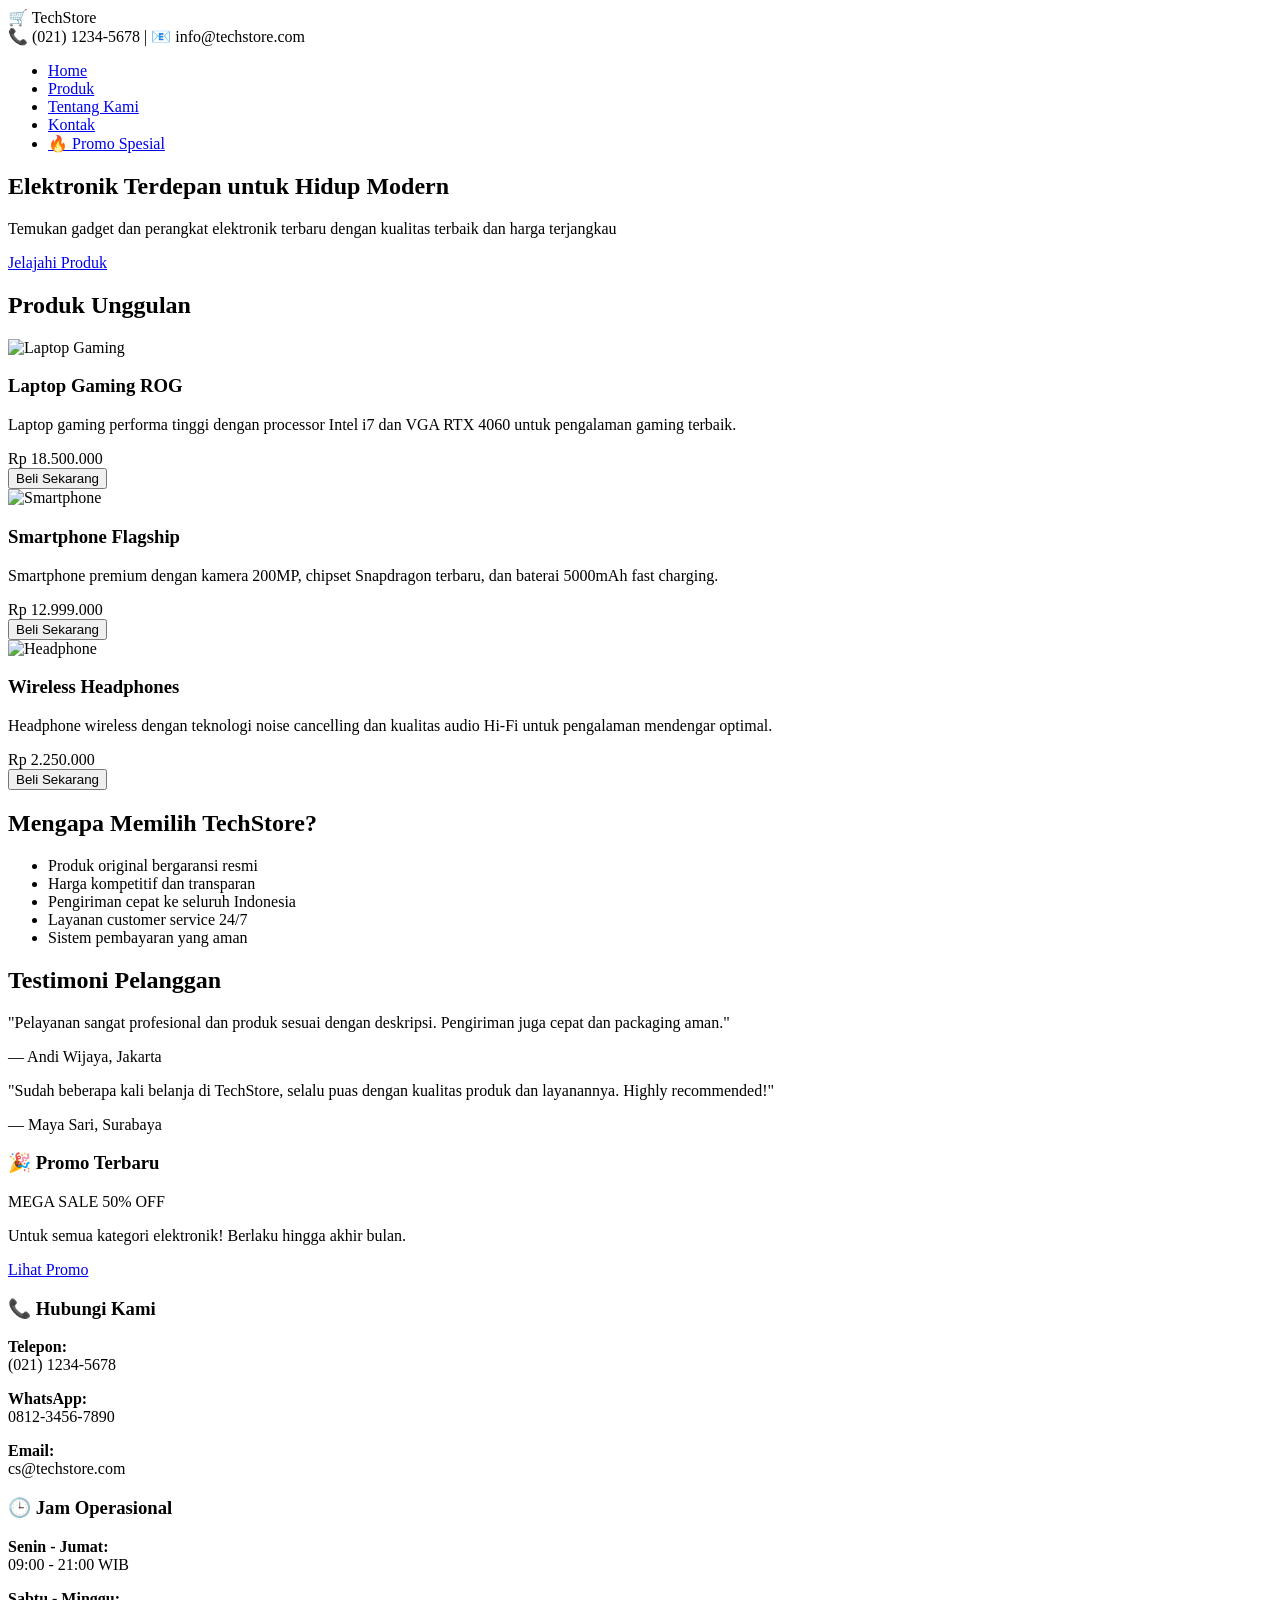
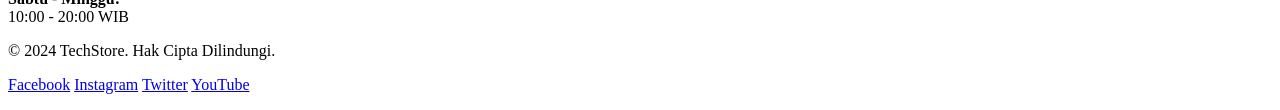
==== webtechstore/index.html @ ebabb1c1 "docs:menambahkan folder webtechstore" ====
<!DOCTYPE html>
<html lang="id">
<head>
   <meta charset="UTF-8">
   <meta name="viewport" content="width=device-width, initial-scale=1.0">
   <title>TechStore - Toko Elektronik Online Terpercaya</title>
   <link rel="stylesheet" href="/css/style.css">
</head>
<body>
   <header class="header">
       <div class="container">
           <div class="logo">🛒 TechStore</div>
           <div class="contact-info">
               📞 (021) 1234-5678 | 📧 info@techstore.com
           </div>
       </div>
   </header>


   <nav class="navbar">
       <div class="container">
           <ul>
               <li><a href="#home">Home</a></li>
               <li><a href="#produk">Produk</a></li>
               <li><a href="#tentang">Tentang Kami</a></li>
               <li><a href="#kontak">Kontak</a></li>
               <li><a href="#promo" class="promo">🔥 Promo Spesial</a></li>
           </ul>
       </div>
   </nav>


   <div class="container">
       <div class="main-content">
           <main class="content">
               <section class="hero">
                   <h1>Elektronik Terdepan untuk Hidup Modern</h1>
                   <p>Temukan gadget dan perangkat elektronik terbaru dengan kualitas terbaik dan harga terjangkau</p>
                   <a href="#produk" class="btn">Jelajahi Produk</a>
               </section>


               <section class="products-section">
                   <h2>Produk Unggulan</h2>
                  
                   <div class="products-grid">
                       <article class="product-card clearfix">
                           <img src="https://via.placeholder.com/120x120/3498db/ffffff?text=💻" alt="Laptop Gaming" class="product-image">
                           <h3>Laptop Gaming ROG</h3>
                           <p>Laptop gaming performa tinggi dengan processor Intel i7 dan VGA RTX 4060 untuk pengalaman gaming terbaik.</p>
                           <div class="price">Rp 18.500.000</div>
                           <button class="btn btn-success">Beli Sekarang</button>
                       </article>


                       <article class="product-card clearfix">
                           <img src="https://via.placeholder.com/120x120/27ae60/ffffff?text=📱" alt="Smartphone" class="product-image">
                           <h3>Smartphone Flagship</h3>
                           <p>Smartphone premium dengan kamera 200MP, chipset Snapdragon terbaru, dan baterai 5000mAh fast charging.</p>
                           <div class="price">Rp 12.999.000</div>
                           <button class="btn btn-success">Beli Sekarang</button>
                       </article>


                       <article class="product-card clearfix">
                           <img src="https://via.placeholder.com/120x120/e74c3c/ffffff?text=🎧" alt="Headphone" class="product-image">
                           <h3>Wireless Headphones</h3>
                           <p>Headphone wireless dengan teknologi noise cancelling dan kualitas audio Hi-Fi untuk pengalaman mendengar optimal.</p>
                           <div class="price">Rp 2.250.000</div>
                           <button class="btn btn-success">Beli Sekarang</button>
                       </article>
                   </div>
               </section>


               <section class="features">
                   <h2>Mengapa Memilih TechStore?</h2>
                   <ul>
                       <li>Produk original bergaransi resmi</li>
                       <li>Harga kompetitif dan transparan</li>
                       <li>Pengiriman cepat ke seluruh Indonesia</li>
                       <li>Layanan customer service 24/7</li>
                       <li>Sistem pembayaran yang aman</li>
                   </ul>
               </section>


               <section class="testimonials">
                   <h2>Testimoni Pelanggan</h2>
                  
                   <div class="testimonial">
                       <p>"Pelayanan sangat profesional dan produk sesuai dengan deskripsi. Pengiriman juga cepat dan packaging aman."</p>
                       <div class="author">— Andi Wijaya, Jakarta</div>
                   </div>
                  
                   <div class="testimonial">
                       <p>"Sudah beberapa kali belanja di TechStore, selalu puas dengan kualitas produk dan layanannya. Highly recommended!"</p>
                       <div class="author">— Maya Sari, Surabaya</div>
                   </div>
               </section>
           </main>


           <aside class="sidebar">
               <div class="sidebar-section">
                   <h3>🎉 Promo Terbaru</h3>
                   <p class="promo-text">MEGA SALE 50% OFF</p>
                   <p>Untuk semua kategori elektronik! Berlaku hingga akhir bulan.</p>
                   <a href="#promo" class="btn">Lihat Promo</a>
               </div>


               <div class="sidebar-section">
                   <h3>📞 Hubungi Kami</h3>
                   <p><strong>Telepon:</strong><br>(021) 1234-5678</p>
                   <p><strong>WhatsApp:</strong><br>0812-3456-7890</p>
                   <p><strong>Email:</strong><br>cs@techstore.com</p>
               </div>


               <div class="sidebar-section">
                   <h3>🕒 Jam Operasional</h3>
                   <p><strong>Senin - Jumat:</strong><br>09:00 - 21:00 WIB</p>
                   <p><strong>Sabtu - Minggu:</strong><br>10:00 - 20:00 WIB</p>
               </div>
           </aside>
       </div>
   </div>


   <footer class="footer">
       <div class="container">
           <p>&copy; 2024 TechStore. Hak Cipta Dilindungi.</p>
           <p>
               <a href="#">Facebook</a>
               <a href="#">Instagram</a>
               <a href="#">Twitter</a>
               <a href="#">YouTube</a>
           </p>
       </div>
   </footer>


   <script>
       // Smooth scrolling untuk navigation links
       document.querySelectorAll('a[href^="#"]').forEach(anchor => {
           anchor.addEventListener('click', function (e) {
               e.preventDefault();
               const target = document.querySelector(this.getAttribute('href'));
               if (target) {
                   target.scrollIntoView({
                       behavior: 'smooth'
                   });
               }
           });
       });


       // Alert untuk tombol beli
       document.querySelectorAll('.btn-success').forEach(button => {
           button.addEventListener('click', function() {
               alert('Terima kasih! Fitur keranjang belanja akan segera hadir.');
           });
       });


       // Simple animation on scroll
       window.addEventListener('scroll', function() {
           const scrolled = window.pageYOffset;
           const parallax = document.querySelector('.hero');
           if (parallax) {
               const speed = scrolled * 0.5;
               parallax.style.transform = `translateY(${speed}px)`;
           }
       });
   </script>
</body>
</html>
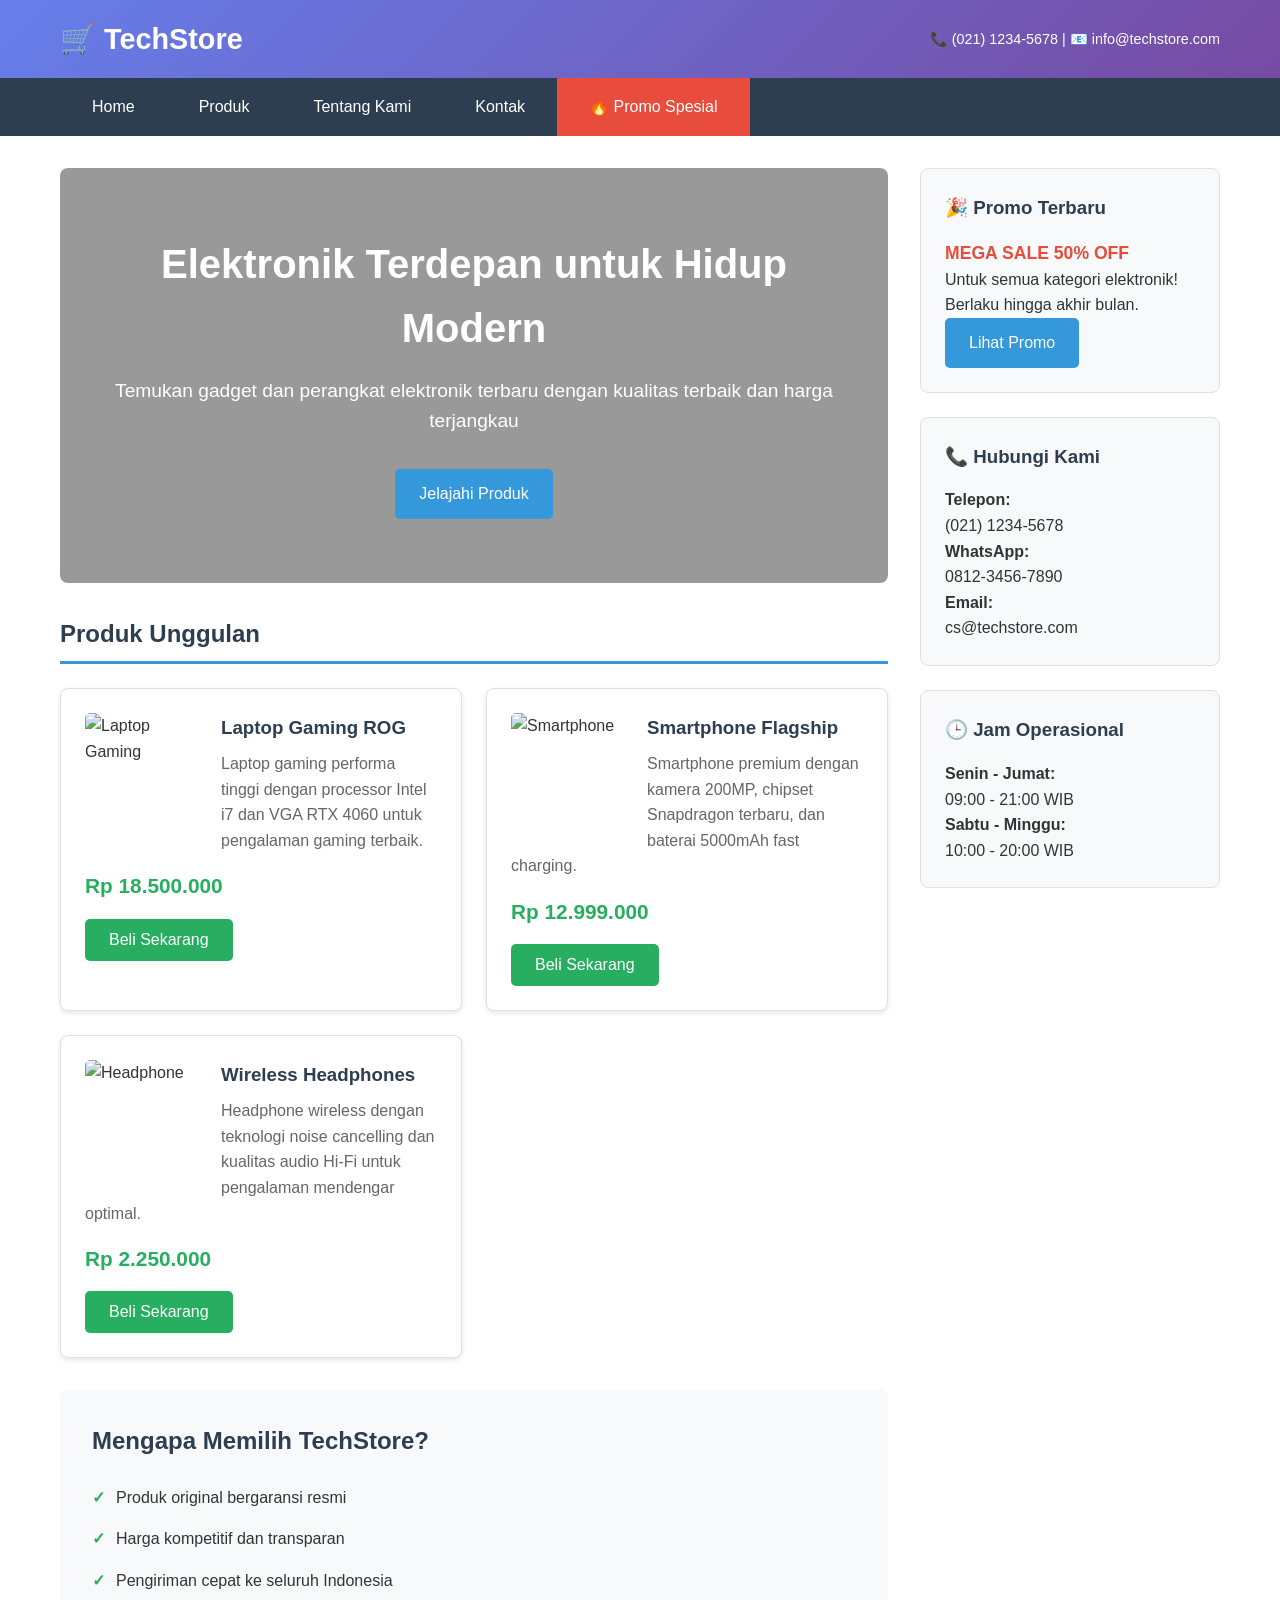
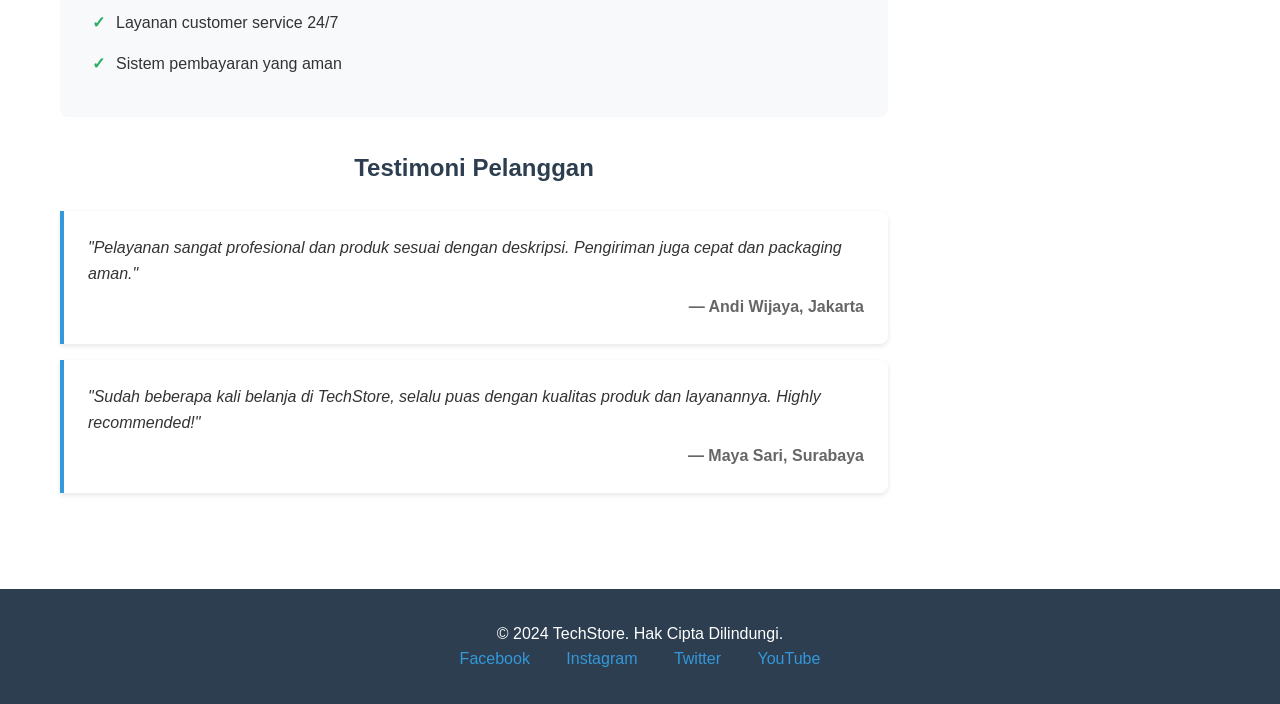
==== commit 8663c3be: "fix:bug web nama link eksternal css" ====
--- a/webtechstore/index.html
+++ b/webtechstore/index.html
@@ -4,7 +4,7 @@
    <meta charset="UTF-8">
    <meta name="viewport" content="width=device-width, initial-scale=1.0">
    <title>TechStore - Toko Elektronik Online Terpercaya</title>
-   <link rel="stylesheet" href="/css/style.css">
+   <link rel="stylesheet" href="/webtechstore/style.css">
 </head>
 <body>
    <header class="header">
--- a/webtechstore/style.css
+++ b/webtechstore/style.css
@@ -0,0 +1,398 @@
+* {
+    margin: 0;
+    padding: 0;
+    box-sizing: border-box;
+}
+
+
+body {
+    font-family: 'Segoe UI', Tahoma, Geneva, Verdana, sans-serif;
+    line-height: 1.6;
+    color: #333;
+}
+
+
+.container {
+    max-width: 1200px;
+    margin: 0 auto;
+    padding: 0 20px;
+}
+
+
+/* Header */
+.header {
+    background: linear-gradient(135deg, #667eea 0%, #764ba2 100%);
+    color: white;
+    padding: 1rem 0;
+    box-shadow: 0 2px 10px rgba(0, 0, 0, 0.1);
+}
+
+
+.header .container {
+    display: flex;
+    justify-content: space-between;
+    align-items: center;
+}
+
+
+.logo {
+    font-size: 1.8rem;
+    font-weight: bold;
+}
+
+
+.contact-info {
+    font-size: 0.9rem;
+}
+
+
+/* Navigation */
+.navbar {
+    background-color: #2c3e50;
+    padding: 0;
+}
+
+
+.navbar ul {
+    list-style: none;
+    display: flex;
+}
+
+
+.navbar li a {
+    display: block;
+    color: white;
+    padding: 1rem 2rem;
+    text-decoration: none;
+    transition: background-color 0.3s;
+}
+
+
+.navbar li a:hover {
+    background-color: #34495e;
+}
+
+
+.navbar .promo {
+    background-color: #e74c3c;
+    animation: pulse 2s infinite;
+}
+
+
+@keyframes pulse {
+    0% {
+        transform: scale(1);
+    }
+
+
+    50% {
+        transform: scale(1.05);
+    }
+
+
+    100% {
+        transform: scale(1);
+    }
+}
+
+
+/* Main Content */
+.main-content {
+    display: grid;
+    grid-template-columns: 1fr 300px;
+    gap: 2rem;
+    padding: 2rem 0;
+}
+
+
+.content {
+    background: white;
+}
+
+
+.hero {
+    background: linear-gradient(rgba(0, 0, 0, 0.4), rgba(0, 0, 0, 0.4)),
+        url('https://via.placeholder.com/1200x400/4A90E2/ffffff?text=Hero+Banner');
+    background-size: cover;
+    background-position: center;
+    color: white;
+    text-align: center;
+    padding: 4rem 2rem;
+    margin-bottom: 2rem;
+    border-radius: 8px;
+}
+
+
+.hero h1 {
+    font-size: 2.5rem;
+    margin-bottom: 1rem;
+}
+
+
+.hero p {
+    font-size: 1.2rem;
+    margin-bottom: 2rem;
+}
+
+
+.btn {
+    display: inline-block;
+    background-color: #3498db;
+    color: white;
+    padding: 12px 24px;
+    text-decoration: none;
+    border-radius: 5px;
+    border: none;
+    cursor: pointer;
+    font-size: 1rem;
+    transition: background-color 0.3s;
+}
+
+
+.btn:hover {
+    background-color: #2980b9;
+}
+
+
+.btn-success {
+    background-color: #27ae60;
+}
+
+
+.btn-success:hover {
+    background-color: #229954;
+}
+
+
+/* Products */
+.products-section h2 {
+    color: #2c3e50;
+    margin-bottom: 1.5rem;
+    padding-bottom: 0.5rem;
+    border-bottom: 3px solid #3498db;
+}
+
+
+.products-grid {
+    display: grid;
+    grid-template-columns: repeat(auto-fit, minmax(300px, 1fr));
+    gap: 1.5rem;
+    margin-bottom: 2rem;
+}
+
+
+.product-card {
+    border: 1px solid #e0e0e0;
+    border-radius: 8px;
+    padding: 1.5rem;
+    background: white;
+    box-shadow: 0 2px 5px rgba(0, 0, 0, 0.1);
+    transition: transform 0.3s, box-shadow 0.3s;
+}
+
+
+.product-card:hover {
+    transform: translateY(-5px);
+    box-shadow: 0 5px 15px rgba(0, 0, 0, 0.2);
+}
+
+
+.product-image {
+    width: 120px;
+    height: 120px;
+    float: left;
+    margin-right: 1rem;
+    margin-bottom: 1rem;
+    border-radius: 5px;
+}
+
+
+.product-card h3 {
+    color: #2c3e50;
+    margin-bottom: 0.5rem;
+}
+
+
+.product-card p {
+    margin-bottom: 1rem;
+    color: #666;
+}
+
+
+.price {
+    font-size: 1.3rem;
+    color: #27ae60;
+    font-weight: bold;
+    margin-bottom: 1rem;
+}
+
+
+.clearfix::after {
+    content: "";
+    display: table;
+    clear: both;
+}
+
+
+/* Features */
+.features {
+    background-color: #f8f9fa;
+    padding: 2rem;
+    border-radius: 8px;
+    margin: 2rem 0;
+}
+
+
+.features h2 {
+    color: #2c3e50;
+    margin-bottom: 1rem;
+}
+
+
+.features ul {
+    list-style-type: none;
+}
+
+
+.features li {
+    padding: 0.5rem 0;
+    position: relative;
+    padding-left: 1.5rem;
+}
+
+
+.features li::before {
+    content: "✓";
+    color: #27ae60;
+    font-weight: bold;
+    position: absolute;
+    left: 0;
+}
+
+
+/* Testimonials */
+.testimonials {
+    margin: 2rem 0;
+}
+
+
+.testimonials h2 {
+    text-align: center;
+    color: #2c3e50;
+    margin-bottom: 1.5rem;
+}
+
+
+.testimonial {
+    background-color: #fff;
+    padding: 1.5rem;
+    margin-bottom: 1rem;
+    border-left: 4px solid #3498db;
+    box-shadow: 0 2px 5px rgba(0, 0, 0, 0.1);
+    border-radius: 0 8px 8px 0;
+}
+
+
+.testimonial p {
+    font-style: italic;
+    margin-bottom: 0.5rem;
+}
+
+
+.testimonial .author {
+    text-align: right;
+    color: #666;
+    font-weight: bold;
+}
+
+
+/* Sidebar */
+.sidebar {
+    background-color: #fff;
+}
+
+
+.sidebar-section {
+    background-color: #f8f9fa;
+    padding: 1.5rem;
+    margin-bottom: 1.5rem;
+    border-radius: 8px;
+    border: 1px solid #e0e0e0;
+}
+
+
+.sidebar-section h3 {
+    color: #2c3e50;
+    margin-bottom: 1rem;
+}
+
+
+.promo-text {
+    color: #e74c3c;
+    font-weight: bold;
+    font-size: 1.1rem;
+}
+
+
+/* Footer */
+.footer {
+    background-color: #2c3e50;
+    color: white;
+    text-align: center;
+    padding: 2rem 0;
+    margin-top: 2rem;
+}
+
+
+.footer a {
+    color: #3498db;
+    text-decoration: none;
+    margin: 0 1rem;
+}
+
+
+.footer a:hover {
+    color: #5dade2;
+}
+
+
+/* Responsive */
+@media (max-width: 768px) {
+    .main-content {
+        grid-template-columns: 1fr;
+    }
+
+
+    .header .container {
+        flex-direction: column;
+        gap: 1rem;
+    }
+
+
+    .navbar ul {
+        flex-wrap: wrap;
+        justify-content: center;
+    }
+
+
+    .navbar li a {
+        padding: 0.5rem 1rem;
+    }
+
+
+    .hero h1 {
+        font-size: 2rem;
+    }
+
+
+    .products-grid {
+        grid-template-columns: 1fr;
+    }
+
+
+    .product-image {
+        float: none;
+        display: block;
+        margin: 0 auto 1rem;
+    }
+}
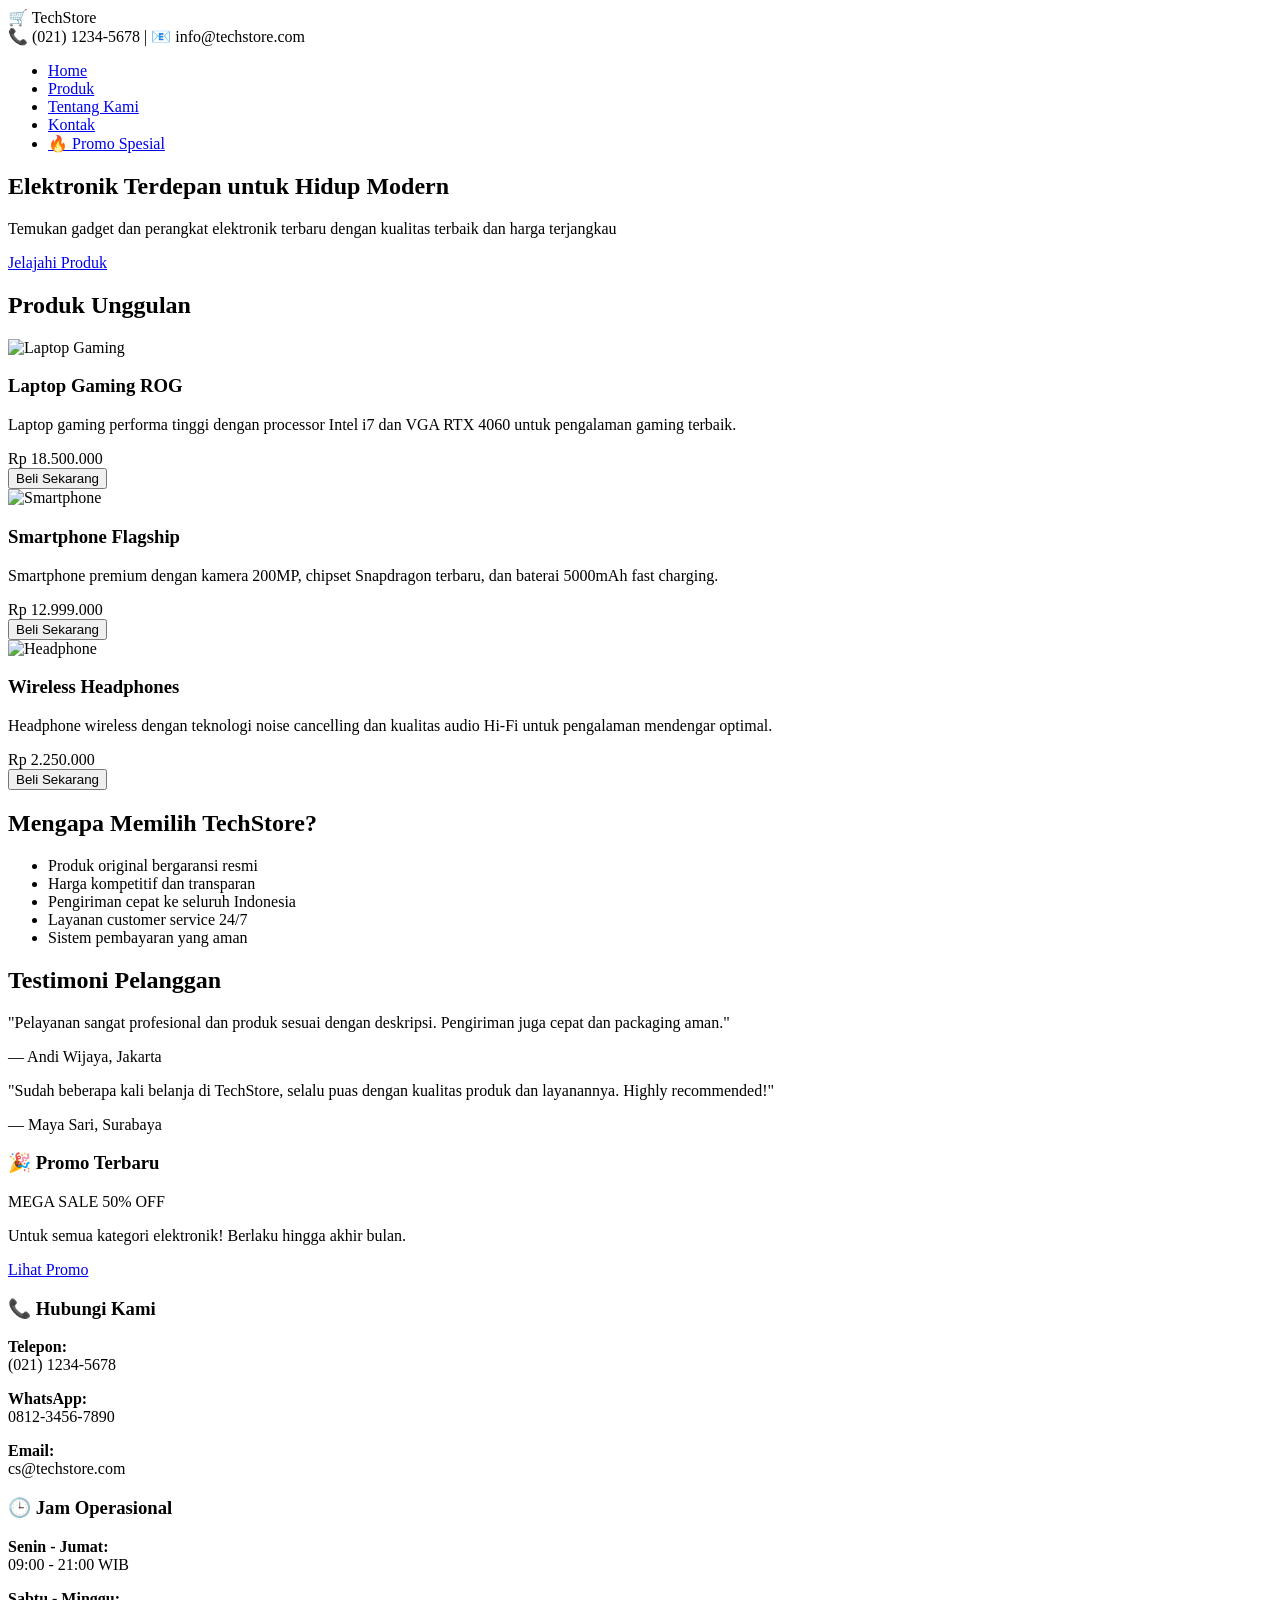
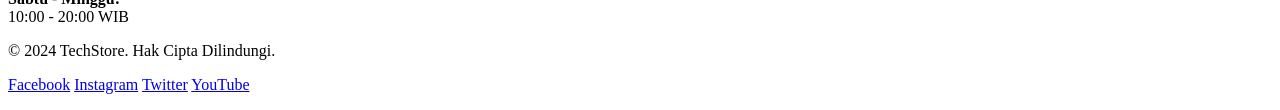
==== commit a3b976f4: "Merge branch 'hotfix-cleanup' into hotfix" ====
--- a/webtechstore/index.html
+++ b/webtechstore/index.html
@@ -4,7 +4,7 @@
    <meta charset="UTF-8">
    <meta name="viewport" content="width=device-width, initial-scale=1.0">
    <title>TechStore - Toko Elektronik Online Terpercaya</title>
-   <link rel="stylesheet" href="/webtechstore/style.css">
+   <link rel="stylesheet" href="/css/style.css">
 </head>
 <body>
    <header class="header">
@@ -45,7 +45,7 @@
                   
                    <div class="products-grid">
                        <article class="product-card clearfix">
-                           <img src="https://via.placeholder.com/120x120/3498db/ffffff?text=💻" alt="Laptop Gaming" class="product-image">
+                           <img src="image.webp" alt="Laptop Gaming" class="product-image">
                            <h3>Laptop Gaming ROG</h3>
                            <p>Laptop gaming performa tinggi dengan processor Intel i7 dan VGA RTX 4060 untuk pengalaman gaming terbaik.</p>
                            <div class="price">Rp 18.500.000</div>
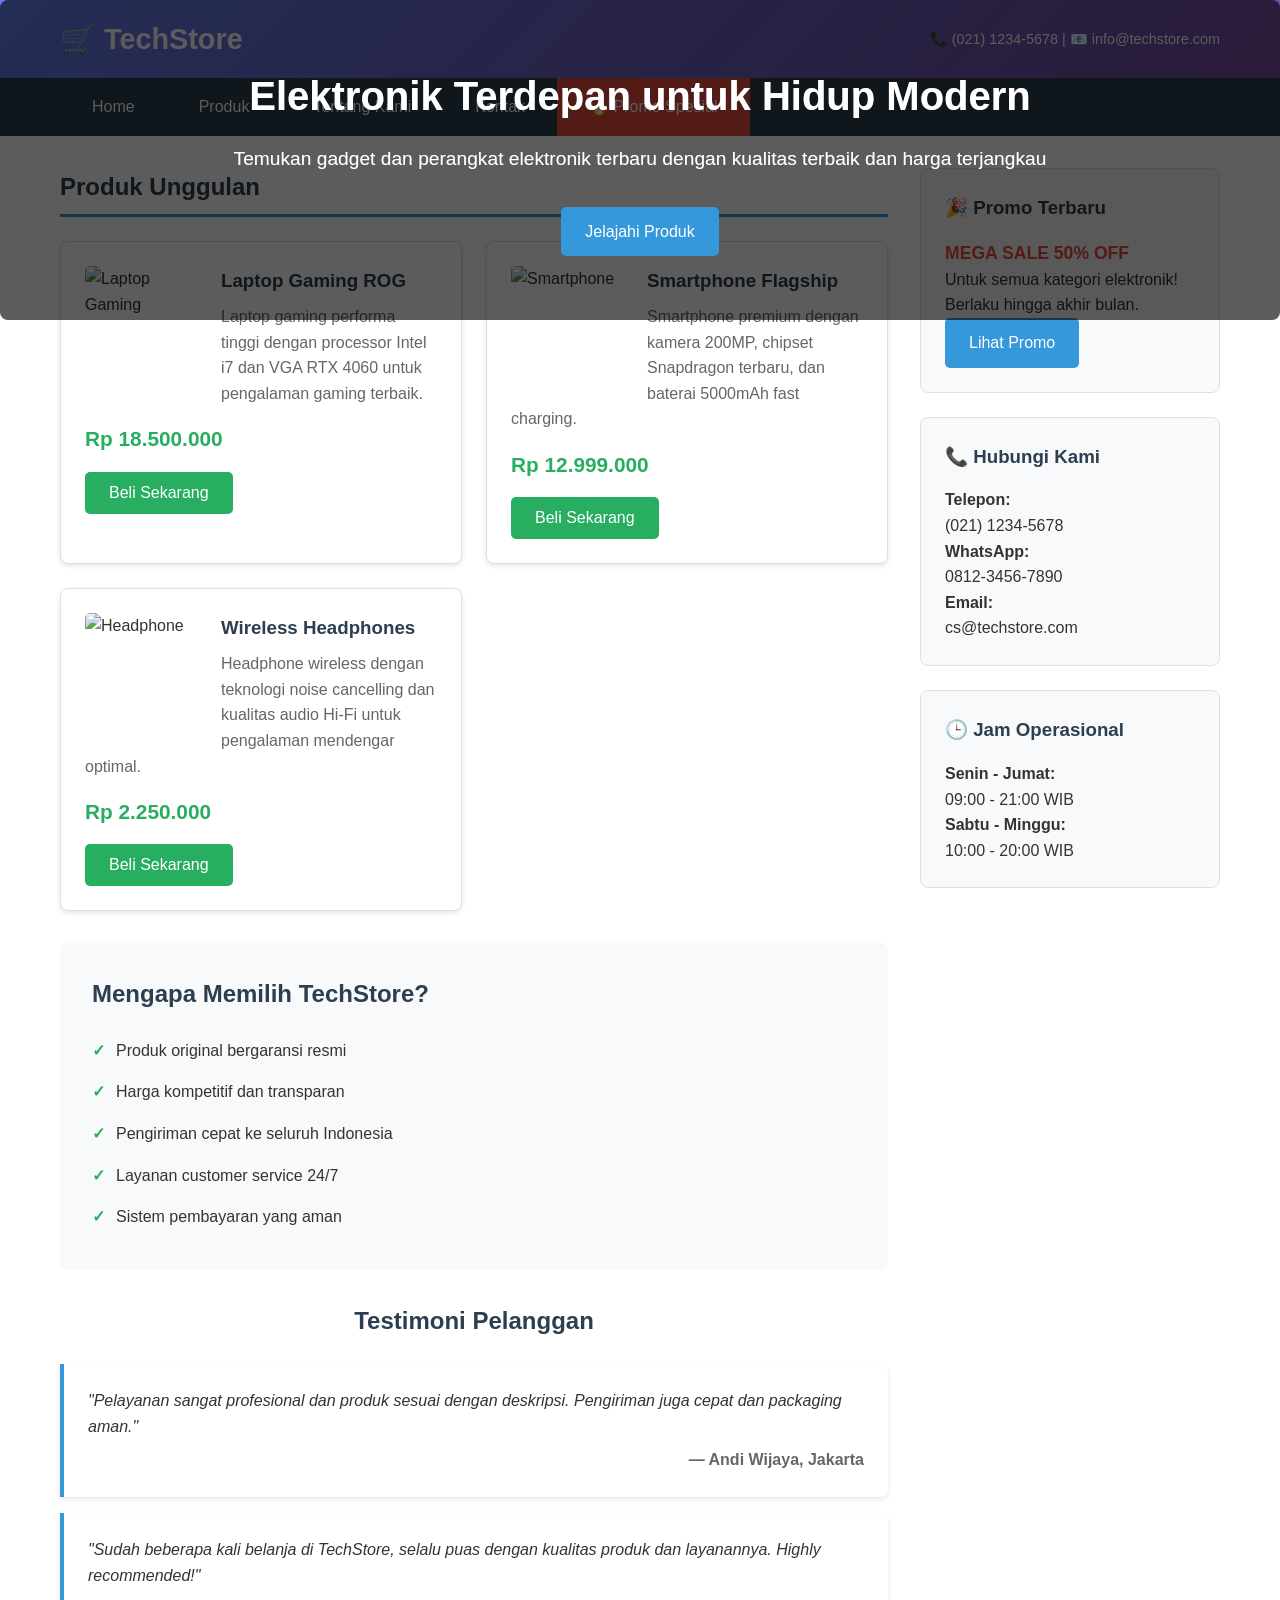
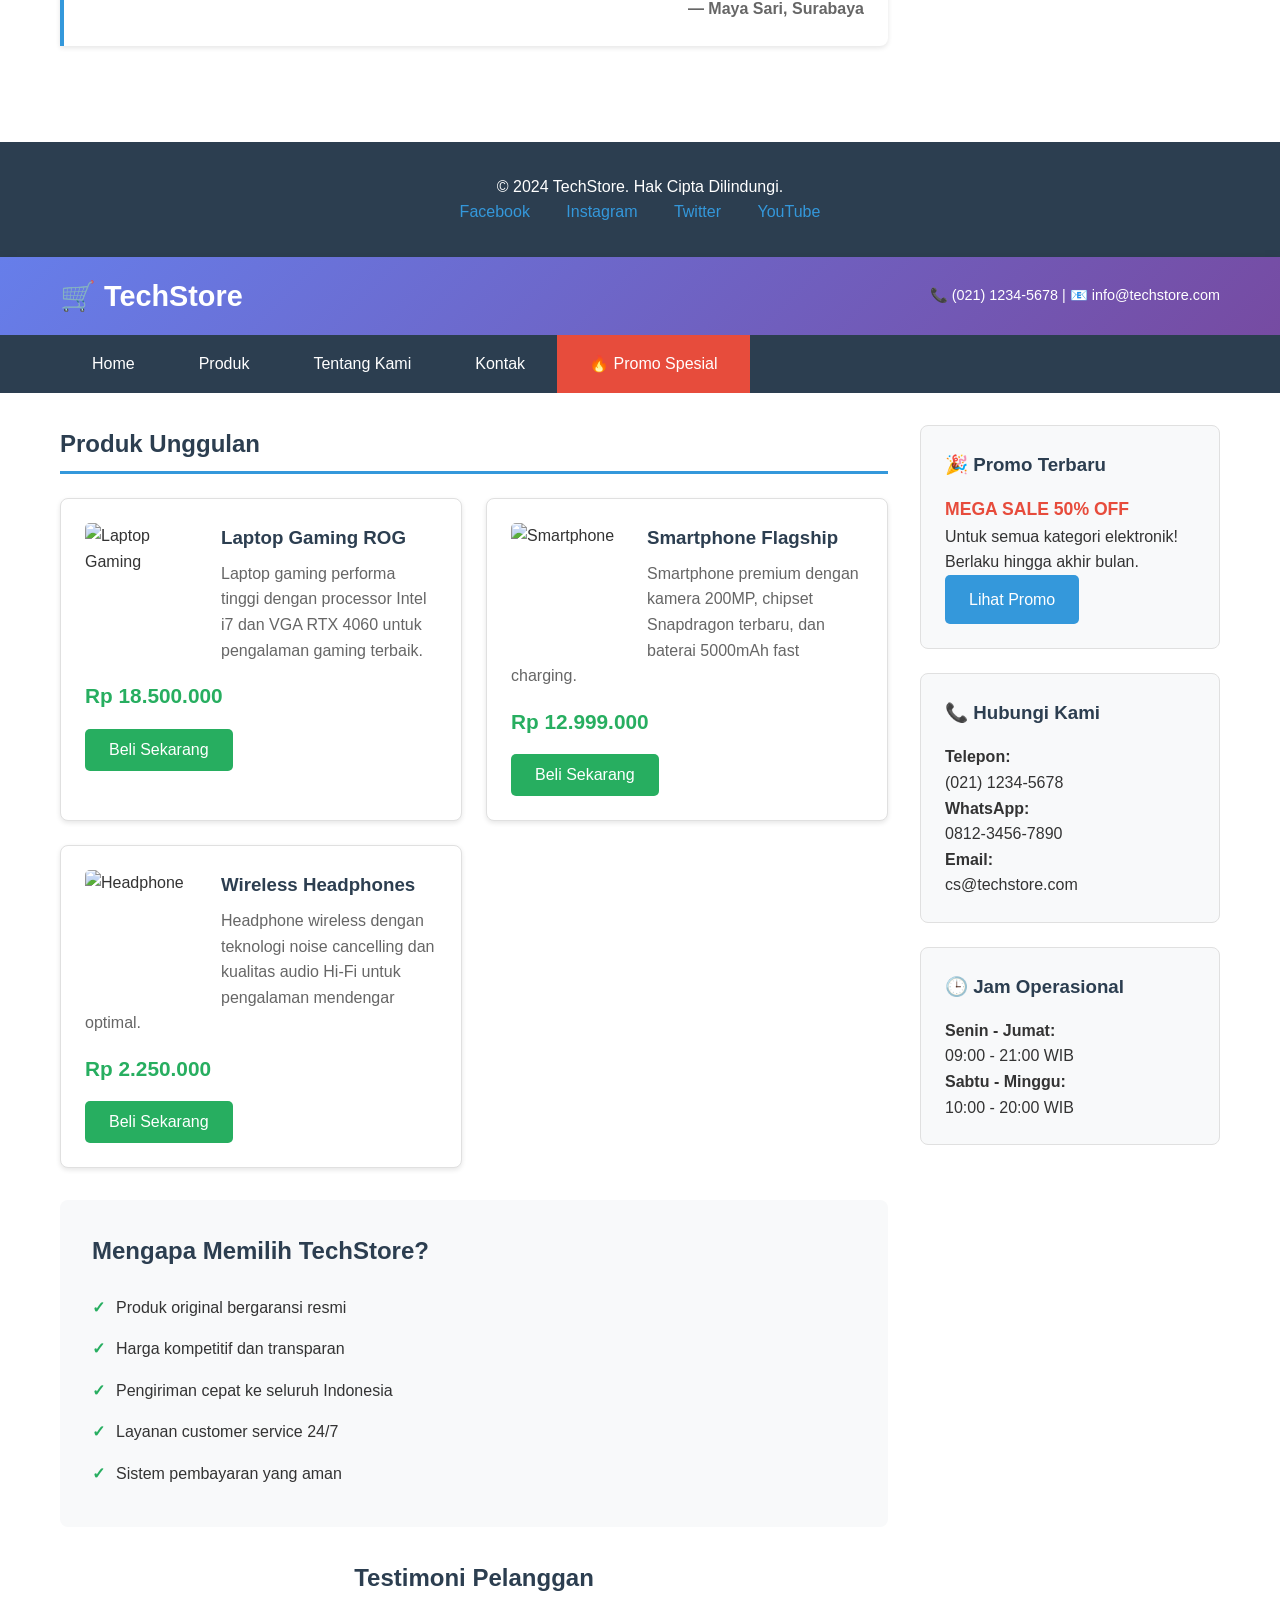
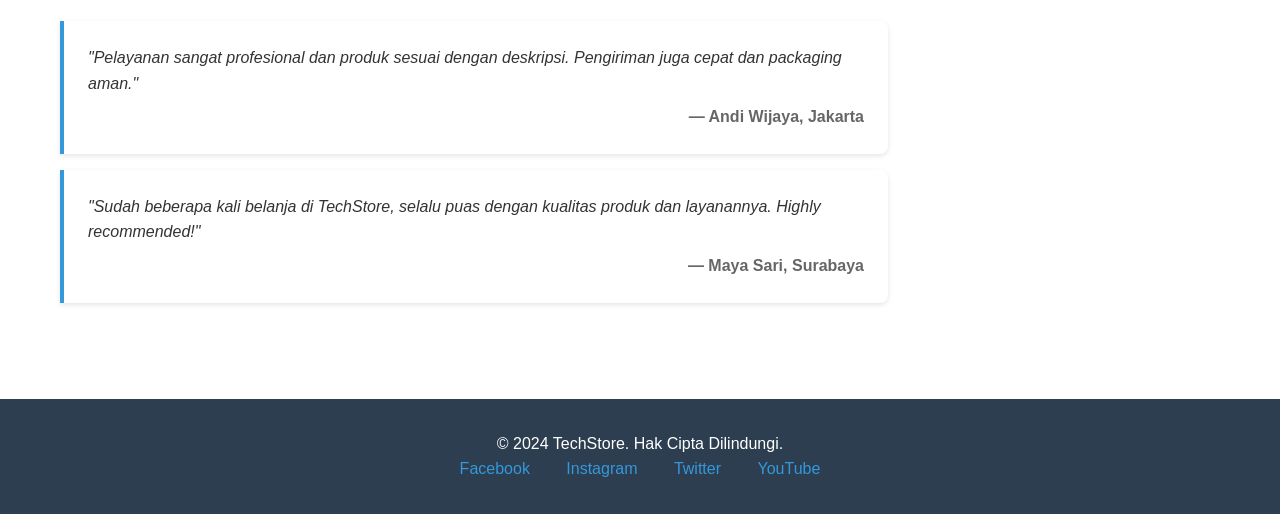
==== commit 7d02e614: "Merge branch 'hotfix'" ====
--- a/webtechstore/index.html
+++ b/webtechstore/index.html
@@ -175,4 +175,182 @@
        });
    </script>
 </body>
+</html>
+<!DOCTYPE html>
+<html lang="id">
+<head>
+   <meta charset="UTF-8">
+   <meta name="viewport" content="width=device-width, initial-scale=1.0">
+   <title>TechStore - Toko Elektronik Online Terpercaya</title>
+   <link rel="stylesheet" href="/webtechstore/style.css">
+</head>
+<body>
+   <header class="header">
+       <div class="container">
+           <div class="logo">🛒 TechStore</div>
+           <div class="contact-info">
+               📞 (021) 1234-5678 | 📧 info@techstore.com
+           </div>
+       </div>
+   </header>
+
+
+   <nav class="navbar">
+       <div class="container">
+           <ul>
+               <li><a href="#home">Home</a></li>
+               <li><a href="#produk">Produk</a></li>
+               <li><a href="#tentang">Tentang Kami</a></li>
+               <li><a href="#kontak">Kontak</a></li>
+               <li><a href="#promo" class="promo">🔥 Promo Spesial</a></li>
+           </ul>
+       </div>
+   </nav>
+
+
+   <div class="container">
+       <div class="main-content">
+           <main class="content">
+               <section class="hero">
+                   <h1>Elektronik Terdepan untuk Hidup Modern</h1>
+                   <p>Temukan gadget dan perangkat elektronik terbaru dengan kualitas terbaik dan harga terjangkau</p>
+                   <a href="#produk" class="btn">Jelajahi Produk</a>
+               </section>
+
+
+               <section class="products-section">
+                   <h2>Produk Unggulan</h2>
+                  
+                   <div class="products-grid">
+                       <article class="product-card clearfix">
+                           <img src="https://via.placeholder.com/120x120/3498db/ffffff?text=💻" alt="Laptop Gaming" class="product-image">
+                           <h3>Laptop Gaming ROG</h3>
+                           <p>Laptop gaming performa tinggi dengan processor Intel i7 dan VGA RTX 4060 untuk pengalaman gaming terbaik.</p>
+                           <div class="price">Rp 18.500.000</div>
+                           <button class="btn btn-success">Beli Sekarang</button>
+                       </article>
+
+
+                       <article class="product-card clearfix">
+                           <img src="https://via.placeholder.com/120x120/27ae60/ffffff?text=📱" alt="Smartphone" class="product-image">
+                           <h3>Smartphone Flagship</h3>
+                           <p>Smartphone premium dengan kamera 200MP, chipset Snapdragon terbaru, dan baterai 5000mAh fast charging.</p>
+                           <div class="price">Rp 12.999.000</div>
+                           <button class="btn btn-success">Beli Sekarang</button>
+                       </article>
+
+
+                       <article class="product-card clearfix">
+                           <img src="https://via.placeholder.com/120x120/e74c3c/ffffff?text=🎧" alt="Headphone" class="product-image">
+                           <h3>Wireless Headphones</h3>
+                           <p>Headphone wireless dengan teknologi noise cancelling dan kualitas audio Hi-Fi untuk pengalaman mendengar optimal.</p>
+                           <div class="price">Rp 2.250.000</div>
+                           <button class="btn btn-success">Beli Sekarang</button>
+                       </article>
+                   </div>
+               </section>
+
+
+               <section class="features">
+                   <h2>Mengapa Memilih TechStore?</h2>
+                   <ul>
+                       <li>Produk original bergaransi resmi</li>
+                       <li>Harga kompetitif dan transparan</li>
+                       <li>Pengiriman cepat ke seluruh Indonesia</li>
+                       <li>Layanan customer service 24/7</li>
+                       <li>Sistem pembayaran yang aman</li>
+                   </ul>
+               </section>
+
+
+               <section class="testimonials">
+                   <h2>Testimoni Pelanggan</h2>
+                  
+                   <div class="testimonial">
+                       <p>"Pelayanan sangat profesional dan produk sesuai dengan deskripsi. Pengiriman juga cepat dan packaging aman."</p>
+                       <div class="author">— Andi Wijaya, Jakarta</div>
+                   </div>
+                  
+                   <div class="testimonial">
+                       <p>"Sudah beberapa kali belanja di TechStore, selalu puas dengan kualitas produk dan layanannya. Highly recommended!"</p>
+                       <div class="author">— Maya Sari, Surabaya</div>
+                   </div>
+               </section>
+           </main>
+
+
+           <aside class="sidebar">
+               <div class="sidebar-section">
+                   <h3>🎉 Promo Terbaru</h3>
+                   <p class="promo-text">MEGA SALE 50% OFF</p>
+                   <p>Untuk semua kategori elektronik! Berlaku hingga akhir bulan.</p>
+                   <a href="#promo" class="btn">Lihat Promo</a>
+               </div>
+
+
+               <div class="sidebar-section">
+                   <h3>📞 Hubungi Kami</h3>
+                   <p><strong>Telepon:</strong><br>(021) 1234-5678</p>
+                   <p><strong>WhatsApp:</strong><br>0812-3456-7890</p>
+                   <p><strong>Email:</strong><br>cs@techstore.com</p>
+               </div>
+
+
+               <div class="sidebar-section">
+                   <h3>🕒 Jam Operasional</h3>
+                   <p><strong>Senin - Jumat:</strong><br>09:00 - 21:00 WIB</p>
+                   <p><strong>Sabtu - Minggu:</strong><br>10:00 - 20:00 WIB</p>
+               </div>
+           </aside>
+       </div>
+   </div>
+
+
+   <footer class="footer">
+       <div class="container">
+           <p>&copy; 2024 TechStore. Hak Cipta Dilindungi.</p>
+           <p>
+               <a href="#">Facebook</a>
+               <a href="#">Instagram</a>
+               <a href="#">Twitter</a>
+               <a href="#">YouTube</a>
+           </p>
+       </div>
+   </footer>
+
+
+   <script>
+       // Smooth scrolling untuk navigation links
+       document.querySelectorAll('a[href^="#"]').forEach(anchor => {
+           anchor.addEventListener('click', function (e) {
+               e.preventDefault();
+               const target = document.querySelector(this.getAttribute('href'));
+               if (target) {
+                   target.scrollIntoView({
+                       behavior: 'smooth'
+                   });
+               }
+           });
+       });
+
+
+       // Alert untuk tombol beli
+       document.querySelectorAll('.btn-success').forEach(button => {
+           button.addEventListener('click', function() {
+               alert('Terima kasih! Fitur keranjang belanja akan segera hadir.');
+           });
+       });
+
+
+       // Simple animation on scroll
+       window.addEventListener('scroll', function() {
+           const scrolled = window.pageYOffset;
+           const parallax = document.querySelector('.hero');
+           if (parallax) {
+               const speed = scrolled * 0.5;
+               parallax.style.transform = `translateY(${speed}px)`;
+           }
+       });
+   </script>
+</body>
 </html>
--- a/webtechstore/style.css
+++ b/webtechstore/style.css
@@ -0,0 +1,404 @@
+* {
+    margin: 0;
+    padding: 0;
+    box-sizing: border-box;
+}
+
+
+body {
+    font-family: 'Segoe UI', Tahoma, Geneva, Verdana, sans-serif;
+    line-height: 1.6;
+    color: #333;
+}
+
+
+.container {
+    max-width: 1200px;
+    margin: 0 auto;
+    padding: 0 20px;
+}
+
+
+/* Header */
+.header {
+    background: linear-gradient(135deg, #667eea 0%, #764ba2 100%);
+    color: white;
+    padding: 1rem 0;
+    box-shadow: 0 2px 10px rgba(0, 0, 0, 0.1);
+}
+
+
+.header .container {
+    display: flex;
+    justify-content: space-between;
+    align-items: center;
+}
+
+
+.logo {
+    font-size: 1.8rem;
+    font-weight: bold;
+}
+
+
+.contact-info {
+    font-size: 0.9rem;
+}
+
+
+/* Navigation */
+.navbar {
+    background-color: #2c3e50;
+    padding: 0;
+}
+
+
+.navbar ul {
+    list-style: none;
+    display: flex;
+}
+
+
+.navbar li a {
+    display: block;
+    color: white;
+    padding: 1rem 2rem;
+    text-decoration: none;
+    transition: background-color 0.3s;
+}
+
+
+.navbar li a:hover {
+    background-color: #34495e;
+}
+
+
+.navbar .promo {
+    background-color: #e74c3c;
+    animation: pulse 2s infinite;
+}
+
+
+@keyframes pulse {
+    0% {
+        transform: scale(1);
+    }
+
+
+    50% {
+        transform: scale(1.05);
+    }
+
+
+    100% {
+        transform: scale(1);
+    }
+}
+
+
+/* Main Content */
+.main-content {
+    display: grid;
+    grid-template-columns: 1fr 300px;
+    gap: 2rem;
+    padding: 2rem 0;
+}
+
+
+.content {
+    background: white;
+}
+
+
+.hero {
+    background: linear-gradient(rgba(0, 0, 0, 0.4), rgba(0, 0, 0, 0.4)),
+        url('https://via.placeholder.com/1200x400/4A90E2/ffffff?text=Hero+Banner');
+    background-size: cover;
+    background-position: center;
+    color: white;
+    text-align: center;
+    padding: 4rem 2rem;
+    margin-bottom: 2rem;
+    border-radius: 8px;
+    position: fixed;
+    top: 0;
+    left: 0;
+    width: 100%;
+    z-index: 999;
+
+}
+
+
+.hero h1 {
+    font-size: 2.5rem;
+    margin-bottom: 1rem;
+}
+
+
+.hero p {
+    font-size: 1.2rem;
+    margin-bottom: 2rem;
+}
+
+
+.btn {
+    display: inline-block;
+    background-color: #3498db;
+    color: white;
+    padding: 12px 24px;
+    text-decoration: none;
+    border-radius: 5px;
+    border: none;
+    cursor: pointer;
+    font-size: 1rem;
+    transition: background-color 0.3s;
+}
+
+
+.btn:hover {
+    background-color: #2980b9;
+}
+
+
+.btn-success {
+    background-color: #27ae60;
+}
+
+
+.btn-success:hover {
+    background-color: #229954;
+}
+
+
+/* Products */
+.products-section h2 {
+    color: #2c3e50;
+    margin-bottom: 1.5rem;
+    padding-bottom: 0.5rem;
+    border-bottom: 3px solid #3498db;
+}
+
+
+.products-grid {
+    display: grid;
+    grid-template-columns: repeat(auto-fit, minmax(300px, 1fr));
+    gap: 1.5rem;
+    margin-bottom: 2rem;
+}
+
+
+.product-card {
+    border: 1px solid #e0e0e0;
+    border-radius: 8px;
+    padding: 1.5rem;
+    background: white;
+    box-shadow: 0 2px 5px rgba(0, 0, 0, 0.1);
+    transition: transform 0.3s, box-shadow 0.3s;
+}
+
+
+.product-card:hover {
+    transform: translateY(-5px);
+    box-shadow: 0 5px 15px rgba(0, 0, 0, 0.2);
+}
+
+
+.product-image {
+    width: 120px;
+    height: 120px;
+    float: left;
+    margin-right: 1rem;
+    margin-bottom: 1rem;
+    border-radius: 5px;
+}
+
+
+.product-card h3 {
+    color: #2c3e50;
+    margin-bottom: 0.5rem;
+}
+
+
+.product-card p {
+    margin-bottom: 1rem;
+    color: #666;
+}
+
+
+.price {
+    font-size: 1.3rem;
+    color: #27ae60;
+    font-weight: bold;
+    margin-bottom: 1rem;
+}
+
+
+.clearfix::after {
+    content: "";
+    display: table;
+    clear: both;
+}
+
+
+/* Features */
+.features {
+    background-color: #f8f9fa;
+    padding: 2rem;
+    border-radius: 8px;
+    margin: 2rem 0;
+}
+
+
+.features h2 {
+    color: #2c3e50;
+    margin-bottom: 1rem;
+}
+
+
+.features ul {
+    list-style-type: none;
+}
+
+
+.features li {
+    padding: 0.5rem 0;
+    position: relative;
+    padding-left: 1.5rem;
+}
+
+
+.features li::before {
+    content: "✓";
+    color: #27ae60;
+    font-weight: bold;
+    position: absolute;
+    left: 0;
+}
+
+
+/* Testimonials */
+.testimonials {
+    margin: 2rem 0;
+}
+
+
+.testimonials h2 {
+    text-align: center;
+    color: #2c3e50;
+    margin-bottom: 1.5rem;
+}
+
+
+.testimonial {
+    background-color: #fff;
+    padding: 1.5rem;
+    margin-bottom: 1rem;
+    border-left: 4px solid #3498db;
+    box-shadow: 0 2px 5px rgba(0, 0, 0, 0.1);
+    border-radius: 0 8px 8px 0;
+}
+
+
+.testimonial p {
+    font-style: italic;
+    margin-bottom: 0.5rem;
+}
+
+
+.testimonial .author {
+    text-align: right;
+    color: #666;
+    font-weight: bold;
+}
+
+
+/* Sidebar */
+.sidebar {
+    background-color: #fff;
+}
+
+
+.sidebar-section {
+    background-color: #f8f9fa;
+    padding: 1.5rem;
+    margin-bottom: 1.5rem;
+    border-radius: 8px;
+    border: 1px solid #e0e0e0;
+}
+
+
+.sidebar-section h3 {
+    color: #2c3e50;
+    margin-bottom: 1rem;
+}
+
+
+.promo-text {
+    color: #e74c3c;
+    font-weight: bold;
+    font-size: 1.1rem;
+}
+
+
+/* Footer */
+.footer {
+    background-color: #2c3e50;
+    color: white;
+    text-align: center;
+    padding: 2rem 0;
+    margin-top: 2rem;
+}
+
+
+.footer a {
+    color: #3498db;
+    text-decoration: none;
+    margin: 0 1rem;
+}
+
+
+.footer a:hover {
+    color: #5dade2;
+}
+
+
+/* Responsive */
+@media (max-width: 768px) {
+    .main-content {
+        grid-template-columns: 1fr;
+    }
+
+
+    .header .container {
+        flex-direction: column;
+        gap: 1rem;
+    }
+
+
+    .navbar ul {
+        flex-wrap: wrap;
+        justify-content: center;
+    }
+
+
+    .navbar li a {
+        padding: 0.5rem 1rem;
+    }
+
+
+    .hero h1 {
+        font-size: 2rem;
+    }
+
+
+    .products-grid {
+        grid-template-columns: 1fr;
+    }
+
+
+    .product-image {
+        float: none;
+        display: block;
+        margin: 0 auto 1rem;
+    }
+}
